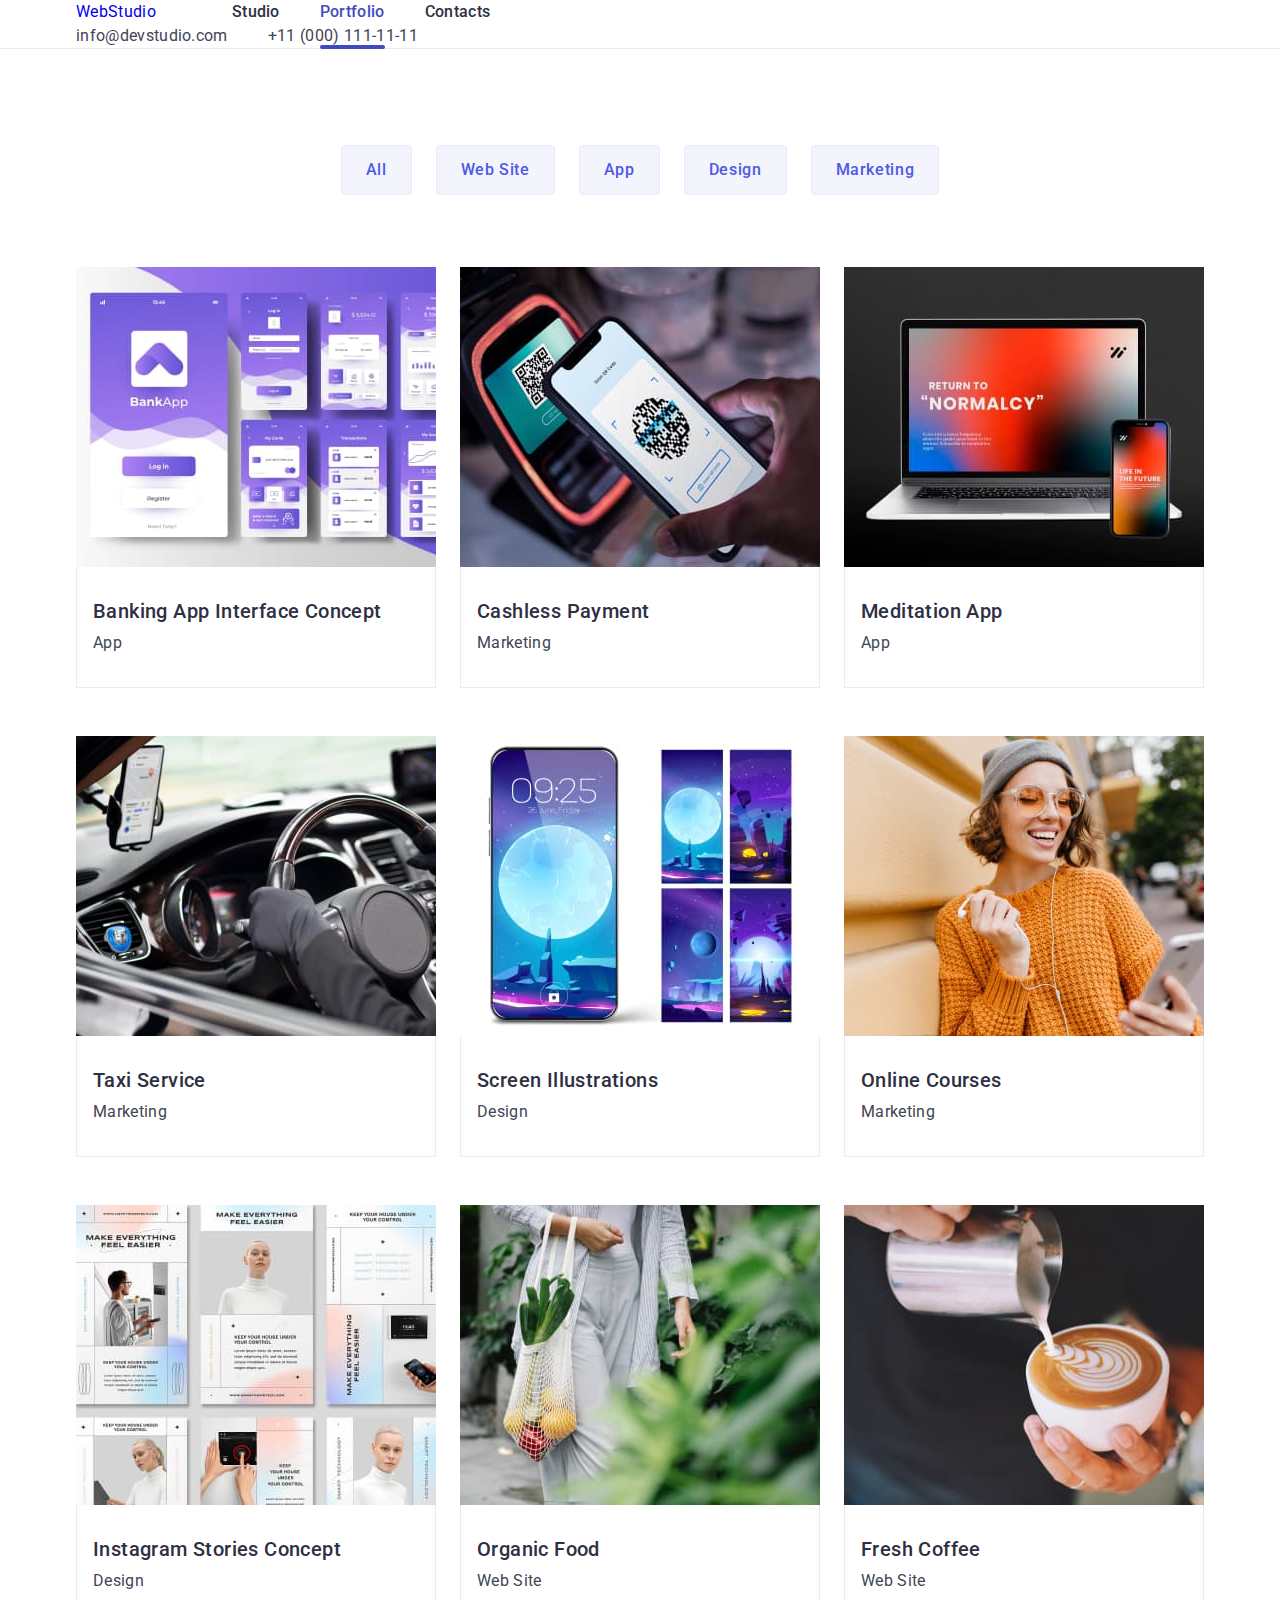
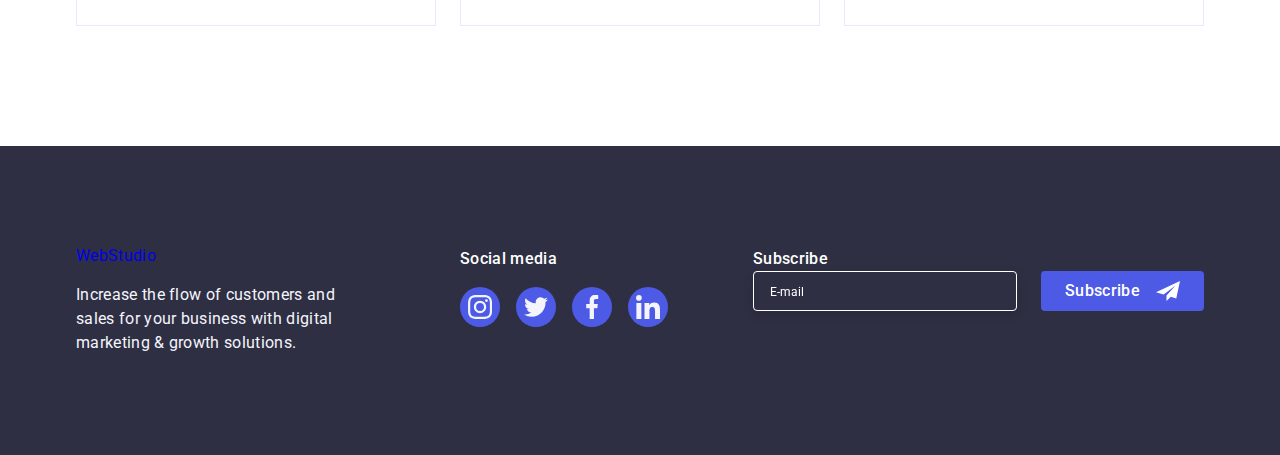
==== portfolio.html @ 22ffd3ab "Initial commit" ====
<!DOCTYPE html>
<html lang="en">
<head>
    <meta charset="UTF-8">
    <meta http-equiv="X-UA-Compatible" content="IE=edge">
    <meta name="viewport" content="width=device-width, initial-scale=1.0">
    <title>DWebStudio</title>
    <link rel="preconnect" href="https://fonts.googleapis.com">
    <link rel="preconnect" href="https://fonts.gstatic.com" crossorigin>
    <link href="https://fonts.googleapis.com/css2?family=Raleway:wght@800&family=Roboto:wght@400;500;700;900&display=swap"
        rel="stylesheet">
    <link rel="stylesheet" href="https://cdn.jsdelivr.net/npm/modern-normalize@1.1.0/modern-normalize.min.css">
    <link rel="stylesheet" href="./css/styles.css">
</head>

<body>
    <!--Шапка-->
    <header class="header">
        <div class="container">
            <nav class="menu">
                <a class="logo link" href="./index.html">Web<span class="logo-dark">Studio</span></a>
                <ul class="menu-list list">
                    <li class="item"><a class="menu-item link" href="./index.html">Studio</a></li>
                    <li class="item"><a class="menu-item link current" href="./portfolio.html">Portfolio</a></li>
                    <li class="item"><a class="menu-item link" href="">Contacts</a></li>
                </ul>
            </nav>
            <address class="contact">
                <ul class="contact-list list">
                    <li class="item"><a class="contact-item link" href="mailto:info@devstudio.com">info@devstudio.com</a>
                    </li>
                    <li class="item"><a class="contact-item link" href="tel:+110001111111">+11 (000) 111-11-11</a></li>
                </ul>
            </address>
        </div>
    </header>

    <!--Основна частина-->
    <main>
        <section class="portfolio">
            <div class="container">
            <h1 hidden>Portfolio</h1>

            <ul class="button-filter list">
                <li class="button-item">
                    <button class="button" type="button">All</button>
                </li>
                <li class="button-item">
                    <button class="button" type="button">Web Site</button>
                </li>
                <li class="button-item">
                    <button class="button" type="button">App</button>
                </li>
                <li class="button-item">
                    <button class="button" type="button">Design</button>
                </li>
                <li class="button-item">
                    <button class="button" type="button">Marketing</button>
                </li>
            </ul>

            <ul class="examples-list list">
                <li class="examples-item">
                    <a class="example link" href="">
                        <div class="example-thumb">
                            <img class="img" src="./images/portfolio/img1.jpg" alt="Banking App" width="360">
                            <p class="example-cover-text">14 Stylish and User-Friendly App Design Concepts · Task Manager App · Calorie Tracker App · Exotic Fruit Ecommerce App ·
                            Cloud Storage App</p>
                        </div>
                        <div class="text">
                            <h2 class="example-title subtitle">Banking App Interface Concept</h2>
                            <p class="description">App</p>
                        </div>
                    </a>
                </li>
                <li class="examples-item">
                    <a class="example link" href="">
                        <div class="example-thumb">
                            <img class="img" src="./images/portfolio/img2.jpg" alt="Cashless Payment" width="360">
                        <p class="example-cover-text">14 Stylish and User-Friendly App Design Concepts · Task Manager App · Calorie Tracker App · Exotic Fruit Ecommerce App ·
                            Cloud Storage App</p>
                        </div>
                            <div class="text">
                        <h2 class="example-title subtitle">Cashless Payment</h2>
                        <p class="description">Marketing</p>
                        </div>
                    </a>
                </li>
                <li class="examples-item">
                    <a class="example link" href="">
                        <div class="example-thumb">
                            <img class="img" class="img" src="./images/portfolio/img3.jpg" alt="Meditation App" width="360">
                        <p class="example-cover-text">14 Stylish and User-Friendly App Design Concepts · Task Manager App · Calorie Tracker App · Exotic Fruit Ecommerce App ·
                            Cloud Storage App</p>
                        </div>
                            <div class="text">
                        <h2 class="example-title subtitle">Meditation App</h2>
                        <p class="description">App</p>
                        </div>
                    </a>
                </li>
                <li class="examples-item">
                    <a class="example link" href="">
                        <div class="example-thumb">
                            <img class="img" class="img" src="./images/portfolio/img4.jpg" alt="Taxi Service" width="360">
                        <p class="example-cover-text">14 Stylish and User-Friendly App Design Concepts · Task Manager App · Calorie Tracker App · Exotic Fruit Ecommerce App ·
                            Cloud Storage App</p>
                        </div>
                            <div class="text">
                        <h2 class="example-title subtitle">Taxi Service</h2>
                        <p class="description">Marketing</p>
                        </div>
                    </a>
                </li>
                <li class="examples-item">
                    <a class="example link" href="">
                        <div class="example-thumb">
                            <img class="img" class="img" src="./images/portfolio/img5.jpg" alt="Screen Illustrations" width="360">
                        <p class="example-cover-text">14 Stylish and User-Friendly App Design Concepts · Task Manager App · Calorie Tracker App · Exotic Fruit Ecommerce App ·
                            Cloud Storage App</p>
                        </div>
                            <div class="text">
                        <h2 class="example-title subtitle">Screen Illustrations</h2>
                        <p class="description">Design</p>
                        </div>
                    </a>
                </li>
                <li class="examples-item">
                    <a class="example link" href="">
                        <div class="example-thumb">
                            <img class="img" class="img" src="./images/portfolio/img6.jpg" alt="Online Courses" width="360">
                        <p class="example-cover-text">14 Stylish and User-Friendly App Design Concepts · Task Manager App · Calorie Tracker App · Exotic Fruit Ecommerce App ·
                            Cloud Storage App</p>
                        </div>
                            <div class="text">
                        <h2 class="example-title subtitle">Online Courses</h2>
                        <p class="description">Marketing</p>
                        </div>
                    </a>
                </li>
                <li class="examples-item">
                    <a class="example link" href="">
                        <div class="example-thumb">
                            <img class="img" src="./images/portfolio/img7.jpg" alt="Instagram Stories" width="360">
                        <p class="example-cover-text">14 Stylish and User-Friendly App Design Concepts · Task Manager App · Calorie Tracker App · Exotic Fruit Ecommerce App ·
                            Cloud Storage App</p>
                        </div>
                            <div class="text">
                        <h2 class="example-title subtitle">Instagram Stories Concept</h2>
                        <p class="description">Design</p>
                        </div>
                    </a>
                </li>
                <li class="examples-item">
                    <a class="example link" href="">
                        <div class="example-thumb">
                            <img class="img" class="img" class="img" src="./images/portfolio/img8.jpg" alt="Organic Food" width="360">
                        <p class="example-cover-text">14 Stylish and User-Friendly App Design Concepts · Task Manager App · Calorie Tracker App · Exotic Fruit Ecommerce App ·
                            Cloud Storage App</p>
                        </div>
                            <div class="text">
                        <h2 class="example-title subtitle">Organic Food</h2>
                        <p class="description">Web Site</p>
                        </div>
                    </a>
                </li>
                <li class="examples-item">
                    <a class="example link" href="">
                        <div class="example-thumb">
                            <img class="img" class="img" class="img" src="./images/portfolio/img9.jpg" alt="Coffee" width="360">
                        <p class="example-cover-text">14 Stylish and User-Friendly App Design Concepts · Task Manager App · Calorie Tracker App · Exotic Fruit Ecommerce App ·
                            Cloud Storage App</p>
                        </div>
                            <div class="text">
                        <h2 class="example-title subtitle">Fresh Coffee</h2>
                        <p class="description">Web Site</p>
                        </div>
                    </a>
                </li>

            </ul>
            </div>
        </section>
    </main>
    
    <footer class="footer">
        <div class="container">
            <div class="footer-content">
                <a class="logo link" href="./index.html">Web<span class="logo-white">Studio</span></a>
                <p class="slogan">
                    Increase the flow of customers and sales for your business with digital marketing & growth solutions.
                </p>
            </div>
    
            <div class="footer-social">
                <p class="text-footer social-title">Social media</p>
                <ul class="social-list-footer list">
                    <li class="social-list-item">
                        <a href="" class="social-list-link">
                            <svg class="social-list-icon" width="24px" height="24px">
                                <use href="./images/icons.svg#instagram"></use>
                            </svg>
                        </a>
                    </li>
                    <li class="social-list-item">
                        <a href="" class="social-list-link">
                            <svg class="social-list-icon" width="24px" height="24px">
                                <use href="./images/icons.svg#twitter"></use>
                            </svg>
                        </a>
                    </li>
                    <li class="social-list-item">
                        <a href="" class="social-list-link">
                            <svg class="social-list-icon" width="24px" height="24px">
                                <use href="./images/icons.svg#facebook"></use>
                            </svg>
                        </a>
                    </li>
                    <li class="social-list-item">
                        <a href="" class="social-list-link">
                            <svg class="social-list-icon" width="24px" height="24px">
                                <use href="./images/icons.svg#linkedin"></use>
                            </svg>
                        </a>
                    </li>
                </ul>
    
            </div>

                        <form class="subscribe-form">
                            <label for="subscribe-mail" class="text-footer">Subscribe</label>
                            <div class="subscribe-wrap">
                                <input type="mail" name="mail-for-subscrining" id="subscribe-mail" placeholder="E-mail">
                                <button type="submit" class="subscribe-button text-footer">Subscribe
                                    <svg width="24px" height="24px">
                                        <use href="./images/icons.svg#icon-subscribe"></use>
                                    </svg>
                                </button>
                            </div>
                        </form>


        </div>
    </footer>
    
</body>
</html>
---- css/styles.css ----
/*color of header #2E2F42 */
/*color of text #434455 */
/*colot of accent #4D5AE5 */

:root {
    --dark: #2E2F42;
    --text: #434455;
    --primary-brand: #4D5AE5;
    --basik-white: #ffffff;
    --pressed-state: #404BBF;
    --light: #F4F4FD;
    --cubic: cubic-bezier(0.4, 0, 0.2, 1);
    --transition-basic: color 250ms var(--cubic);

}


body { 
    color: var(--text);
    background-color: var(--basik-white);
    font-family: Roboto, sans-serif;
    letter-spacing: 0.02em;
    font-size: 16px;
}

h1, h2, h3, h4, h5 {
margin-top: 0;
margin-bottom: 0;
}

ul {
    margin: 0;
    padding-left: 0;
}

p {
    margin-top: 0;
    margin-bottom: 0;
}

button {
    cursor: pointer;
}

textarea {
    resize: none;
}

/* ЗАГАЛЬНІ */

.list {
    list-style: none;
}

.link {
text-decoration-line: none;
}

.subtitle {
        color: var(--dark);
        font-weight: 500;
        font-size: 20px;
        line-height: 1.2;
        letter-spacing: 0.02em;
    }

.container {
    width: 1158px;
    margin-left: auto;
    margin-right: auto;
    padding-left: 15px;
    padding-right: 15px;
}

.img {
    display: block;
}

.visually-hidden {
    position: absolute;
    width: 1px;
    height: 1px;
    margin: -1px; 
    padding: 0;
    overflow: hidden;
    border: 0;
    clip: rect(0 0 0 0);
}
    

/* ЛОГО */

header {
    border-bottom: 1px solid #E7E9FC;
}
/*
.logo {
    font-family: 'Raleway', sans-serif;
    font-weight: 800;
    font-size: 18px;
    line-height: 1.17;
    letter-spacing: 0.03em;
    text-transform: uppercase;
    color: var(--primary-brand);
}


.logo-white {
    color: var(--light);
}

.logo-dark {
    color: var(--dark);
}

.header {
    padding-top: 24px;
    padding-bottom: 24px;
}


.header-container {
    display: flex;
    align-items: center;
}
*/
.menu {
    display: flex;
    align-items: center;
}

.menu-list {
    display: flex;
    margin-left: 76px;

    font-weight: 500;
    line-height: 1.5;
    text-decoration-line: none;
}

.menu-list .item:not(:last-child) {
    margin-right: 40px;
}


.menu-item {
    position: relative;
    padding-top: 24px;
    padding-bottom: 24px;
    color: var(--dark);
    transition: color 250ms var(--cubic);
}

.current {
    color: var(--pressed-state);
}

.current::after {
    content: " ";
    position: absolute;
    left: 0;
    bottom: 0;

    width: 100%;
    height: 4px;
    background-color: var(--pressed-state);
    border-radius: 2px;

    transform: translateY(4px);
}

.menu-item:hover,
.menu-item:focus,
.menu-item:active {
    color: var(--pressed-state);
}

.contact {
    font-style: normal;
    margin-left: auto;
}

.contact-list {
    display: flex;

}

.contact-list .item:not(:last-child) {
    margin-right: 40px;
}

.contact-item {
    color: inherit;
    line-height: 1.5;
    transition: color 250ms var(--cubic);
}

.contact-item:hover,
.contact-item:focus,
.contact-item:active {
    color: var(--pressed-state);
}

.hero {
    background: var(--dark);
    text-align: center;
    padding-top: 188px;
    padding-bottom: 188px;
    max-width: 1440px;
    height: 600px;
    margin-left: auto;
    margin-right: auto;

    background-image: 
    linear-gradient(to top, rgba(46, 47, 66, 0.7), rgba(46, 47, 66, 0.7)),
    url(../images/people-office.jpg);

    background-repeat: no-repeat;
    background-size: cover;

}

.hero-title {
    color: var(--basik-white);
    font-weight: 700;
    font-size: 56px;
    line-height: 1.07;
    letter-spacing: 0.02em;
    margin-left: auto;
    margin-right: auto;
    width: 496px;
}


.advantages {
    padding-top: 120px;
    padding-bottom: 120px;
}

.advantades-list {
    display: flex;
}

.advantages-item {
    width: calc((100% - 72px) / 4);
}

.advantages-icon {
    display: flex;
    height: 112px;
    background-color: var(--light);
    justify-content: center;
    align-items: center;
    margin-bottom: 8px;
}

.advantages-icon-img {
    width: 64px;
    height: 64px;
}



.advantages-item:not(:last-child) {
    margin-right: 24px;
}


.section-title {
    font-weight: 500;
    font-size: 20px;
    line-height: 1.2;
    letter-spacing: 0.02em;
}

.description {
margin-top: 8px;

    line-height: 1.5;
    color: var(--text);
}

.team {
    background: var(--light);
}

.servis {
    padding-bottom: 120px;
}

.servis-list {
    display: flex;
    margin-top: 72px;
}

.servis-title,
.team-title,
.customers-title {
    font-size: 36px;
    line-height: 1.11;
    letter-spacing: 0.02em;
    color: var(--dark);
    text-align: center;
    text-transform: capitalize;
}

.servis-item:not(:last-child) {
    margin-right: 24px;
}

.team {
    padding-top: 120px;
    padding-bottom: 120px;
}

.team-list {
    display: flex;
    margin-top: 72px;
}


.team-member {
    background: var(--basik-white);
    text-align: center;
    box-shadow: 0px 1px 6px rgba(46, 47, 66, 0.08), 0px 1px 1px rgba(46, 47, 66, 0.16), 0px 2px 1px rgba(46, 47, 66, 0.08);
}

.team-member:not(:last-child) {
    margin-right: 24px;
}


.social-list {
    display: flex;
    justify-content: center;
    gap: 24px;

}

.social-list-item {
    width: 40px;
    height: 40px;
}


.social-list-link {
    display: flex;
    justify-content: center;
    align-items: center;
    width: 100%;
    height: 100%;
    border-radius: 50%;
    background-color: var(--primary-brand);
    color: var(--light);
    transition: background-color 250ms var(--cubic);
}

.social-list-link:hover,
.social-list-link:focus {
    background-color: var(--pressed-state);
}

.social-list-icon {
    fill: currentColor;
}


.team-wrap>.description {
    margin-bottom: 8px;
}


.team-wrap {
    padding-top: 32px;
    padding-bottom: 32px;
}


.customers {
    padding-top: 120px;
    padding-bottom: 120px;
}

.customers-list {
    display: flex;
    gap: 24px;
    justify-content: center;
    margin-top: 72px;
}

.customers-item{
    width: calc((100% - 5 * 24px) / 6);
}


.customers-link {
    display: flex;
    width: 100%;
    height: 88px;
    justify-content: center;
    align-items: center;
    color: #8E8F99;
    border: 1px solid #8E8F99;
    border-radius: 4px;

    transition: border 250ms var(--cubic), color 250ms var(--cubic);
}

.customers-icon {
    width: 104px;
    height: 56px;
    fill: currentColor;
}

.customers-link:hover,
.customers-link:focus {
    border: 1px solid #404BBF;
    color: var(--pressed-state);
}


.footer {
    background: var(--dark);
    padding-top: 101px;
    padding-bottom: 100px;

}

.footer>.container {
    display: flex;
}

.footer-content {
    width: 264px;
    margin-right: 120px;
}

.slogan {
    margin-top: 18px;
    color: var(--light);
    line-height: 1.5;
}


.text-footer {
        color: var(--basik-white);
        font-weight: 500;
        letter-spacing: 0.02em;
        line-height: 1.5;
}

.social-title {
    margin-bottom: 16px;
}

.social-list-footer {
    display: flex;
    gap: 16px;
}

.social-list-footer .social-list-link:hover {
    background-color: #31D0AA;
}

.subscribe-form {
    margin-left: auto;
    
}

.subscribe-form>p {
    margin-bottom: 16px;
}

.subscribe-wrap {
    display: flex;

}


.subscribe-wrap>input {
    margin-right: 24px;
    padding: 8px 16px;
    width: 264px;
    border: 1px solid #FFFFFF;
    filter: drop-shadow(0px 4px 4px rgba(0, 0, 0, 0.15));
    border-radius: 4px;
    background-color: var(--dark);
    color: var(--basik-white);
    transition: border-color 250ms var(--cubic);
}

.subscribe-wrap>input::placeholder {
    font-size: 12px;
    line-height: 2;
    color: var(--basik-white);
}

.subscribe-wrap>input:focus {
    border-color: var(--primary-brand);
    outline: none;
}

.subscribe-button {
    display: flex;
    text-align: center;
    padding: 8px 24px;
    background: var(--primary-brand);
    border-radius: 4px;
    border: none;
    transition: background-color 250ms var(--cubic);
}


.subscribe-button>svg {
    margin-left: 16px;
}

.subscribe-button:hover,
.subscribe-button:focus {
    background-color: #31D0AA;
}



/*СТОРІНКА ПОРТФОЛІО*/

.portfolio {
   padding-top: 96px;
   padding-bottom: 120px; 
}

.button-filter {
    display: flex;
    justify-content: center;
    
}

.button-filter .button-item:not(:last-child){
    margin-right: 24px;
}

.examples-item {
    display: block;

}

.examples-list {
    display: flex;
    flex-wrap: wrap;
    margin-top: 72px;
    row-gap: 48px;
    column-gap: 24px;
    flex-basis: calc((100%-48px)/3);
}

.example {
    display: block;
    position: relative;
    transition: box-shadow 250ms var(--cubic);
}

.example .text {
    padding-left: 16px;
    padding-top: 32px;
    padding-bottom: 32px;
    border: 1px solid #E7E9FC;
    border-top: none;
}

.example-thumb {
    position: relative;
    overflow: hidden;
}

.example-cover-text {
    position: absolute;
    top: 0;
    height: 100%;
    padding: 40px 32px;
    

    color: var(--light);
    background-color: var(--primary-brand);
    line-height: 1.5;
    letter-spacing: 0.02em;

    transform: translateY(100%);
    transition: transform 250ms var(--cubic);

}


.example:hover,
.example:focus {
    box-shadow: 0px 1px 6px rgba(46, 47, 66, 0.08), 0px 1px 1px rgba(46, 47, 66, 0.16), 0px 2px 1px rgba(46, 47, 66, 0.08);
}

.example:hover .example-cover-text,
.example:focus .example-cover-text {
    transform: translateY(0);
}


/* КНОПКИ */
.hero-button,
.modal-send-button {
    line-height: 1.5;
    letter-spacing: 0.04em;
    font-size: 16px;
    font-weight: 500;
    font-family: Roboto, sans-serif;
    color: var(--basik-white);
    background: var(--primary-brand);
    padding: 16px 32px;
    border: none;
    box-shadow: 0px 4px 4px rgba(0, 0, 0, 0.15);
    border-radius: 4px;
    margin-top: 48px;
    transition: background 250ms var(--cubic);
}

.hero-button:hover,
.hero-button:focus,
.modal-send-button:hover,
.modal-send-button:focus {
    background: var(--pressed-state);
}

.button {
    font-family: Roboto, sans-serif;
    color: var(--primary-brand);
    background: var(--light);
    font-size: 16px;
    font-weight: 500;
    line-height: 1.5;
    letter-spacing: 0.04em;
    padding: 12px 24px;
    border: 1px solid #E7E9FC;
    border-radius: 4px;
    transition: color 250ms var(--cubic), background 250ms var(--cubic), box-shadow 250ms var(--cubic), border-color 250ms var(--cubic);

}

.button:hover,
.button:focus {
    color: var(--basik-white);
    background: var(--pressed-state);
    box-shadow: 0px 3px 1px rgba(0, 0, 0, 0.1), 0px 2px 1px rgba(0, 0, 0, 0.08), 0px 2px 2px rgba(0, 0, 0, 0.12);
    border-color: var(--pressed-state);
}



/*-------------------MODAL------------------*/

.backdrop {
    position: fixed;
    top: 0;
    left: 0;
    width: 100%;
    height: 100%;
    z-index: 100;

    background: rgba(46, 47, 66, 0.4);

    transition: opacity 300ms var(--cubic);
}

.backdrop.is-hidden {
    opacity: 0;
    visibility: inherit;
    pointer-events: none;
}

.backdrop.is-hidden .modal {
    transform: translate(-50%, -50%) scale(0.7);
}

.modal {
    position: absolute;
    top: 50%;
    left: 50%;
    transform: translate(-50%, -50%) scale(1);
    width: 408px;
    padding: 72px 24px 24px 24px;
    background: #FCFCFC;
    box-shadow: 0px 1px 1px rgba(0, 0, 0, 0.14), 0px 1px 3px rgba(0, 0, 0, 0.12), 0px 2px 1px rgba(0, 0, 0, 0.2);
    border-radius: 4px;
    
    transition: transform 300ms var(--cubic);
}

.modal-close-btn {
    position: absolute;
    top: 24px;
    right: 24px;
    display: flex;
    justify-content: center;
    align-items: center;
    padding: 0;
    background: #E7E9FC;
    border: 1px solid rgba(0, 0, 0, 0.1);
    border-radius: 50%;
    width: 24px;
    height: 24px;
    transition: background-color 250ms var(--cubic);
}

.modal-close-btn-icon {
    fill: var(--dark);
    transition: fill 250ms var(--cubic);
}

.modal-close-btn:hover,
.modal-close-btn:focus {
    background-color: var(--pressed-state);
}

.modal-close-btn:hover .modal-close-btn-icon,
.modal-close-btn:focus .modal-close-btn-icon {
    fill: var(--basik-white);
}


.form-text-action {
    font-weight: 500;
    letter-spacing: 0.02em;
    line-height: 1.5;
    text-align: center;
    margin-bottom: 16px;
}


.form-list {
    margin-top: 16px;
}

.form-item {
    display: flex;
    flex-direction: column;
}

.form-item:not(:first-child) {
    margin-top: 8px;
}

.modal-text {
    color: #8E8F99;
    font-size: 12px;
    line-height: 1.17;
    letter-spacing: 0.04em;
}

.form-item label {
    margin-bottom: 4px;
}

.form-item textarea {
    color: var(--text);
}

.form-input input {
    padding-left: 38px;
    padding-top: 11px;
    padding-bottom: 11px;
    width: 100%;
    border: 1px solid rgba(46, 47, 66, 0.4);
    border-radius: 4px;
    transition: border-color 250ms var(--cubic);
}

.form-input {
    position: relative;
    margin-top: 4px;
}

.form-item-icon {
    position: absolute;
    top: 50%;
    left: 16px;
    transform: translateY(-50%);

    fill: var(--dark);
    transition: fill 250ms var(--cubic);
}


.form-input>input:focus,
.form-item>textarea:focus {
    border-color: var(--primary-brand);
    outline: none;
}

.form-input>input:focus + .form-item-icon {
    fill: var(--primary-brand);
}

.form-item>textarea {
    border: 1px solid rgba(46, 47, 66, 0.4);
    border-radius: 4px;
    padding: 6px 16px;
    transition: border-color 250ms var(--cubic);
}

.form-item>textarea::placeholder {
    color: rgba(46, 47, 66, 0.4);
    font-size: 12px;
    line-height: 1.17;
    letter-spacing: 0.04em;
}

.privat-policy {
    display: flex;
    align-items: baseline;
    margin-top: 16px;
}

.privat-policy a {
    color: var(--primary-brand);
}

.policy-point {
    display: flex;
    align-items: center;
}

.policy-point::before {
    display: inline-block;
    content:" " ;
    width: 16px;
    height: 16px;
    margin-right: 8px;
    border: 1px solid rgba(46, 47, 66, 0.4);
    border-radius: 2px;
    cursor: pointer;
    transition: background-color 250ms var(--cubic);
}


.privat-policy-checked:checked + .policy-point::before {
    background-color: var(--pressed-state);
    background-image: url(../images/checkbox.svg);
    background-size: contain;
    border: none;
    border-radius: 2px;

}

.privat-policy-checked:focus + .policy-point::before {
    border: 1px solid var(--pressed-state);
}

.modal-send-button {
    display: block;
    margin-right: auto;
    margin-left: auto;
    margin-top: 24px;
    width: 169px;
}
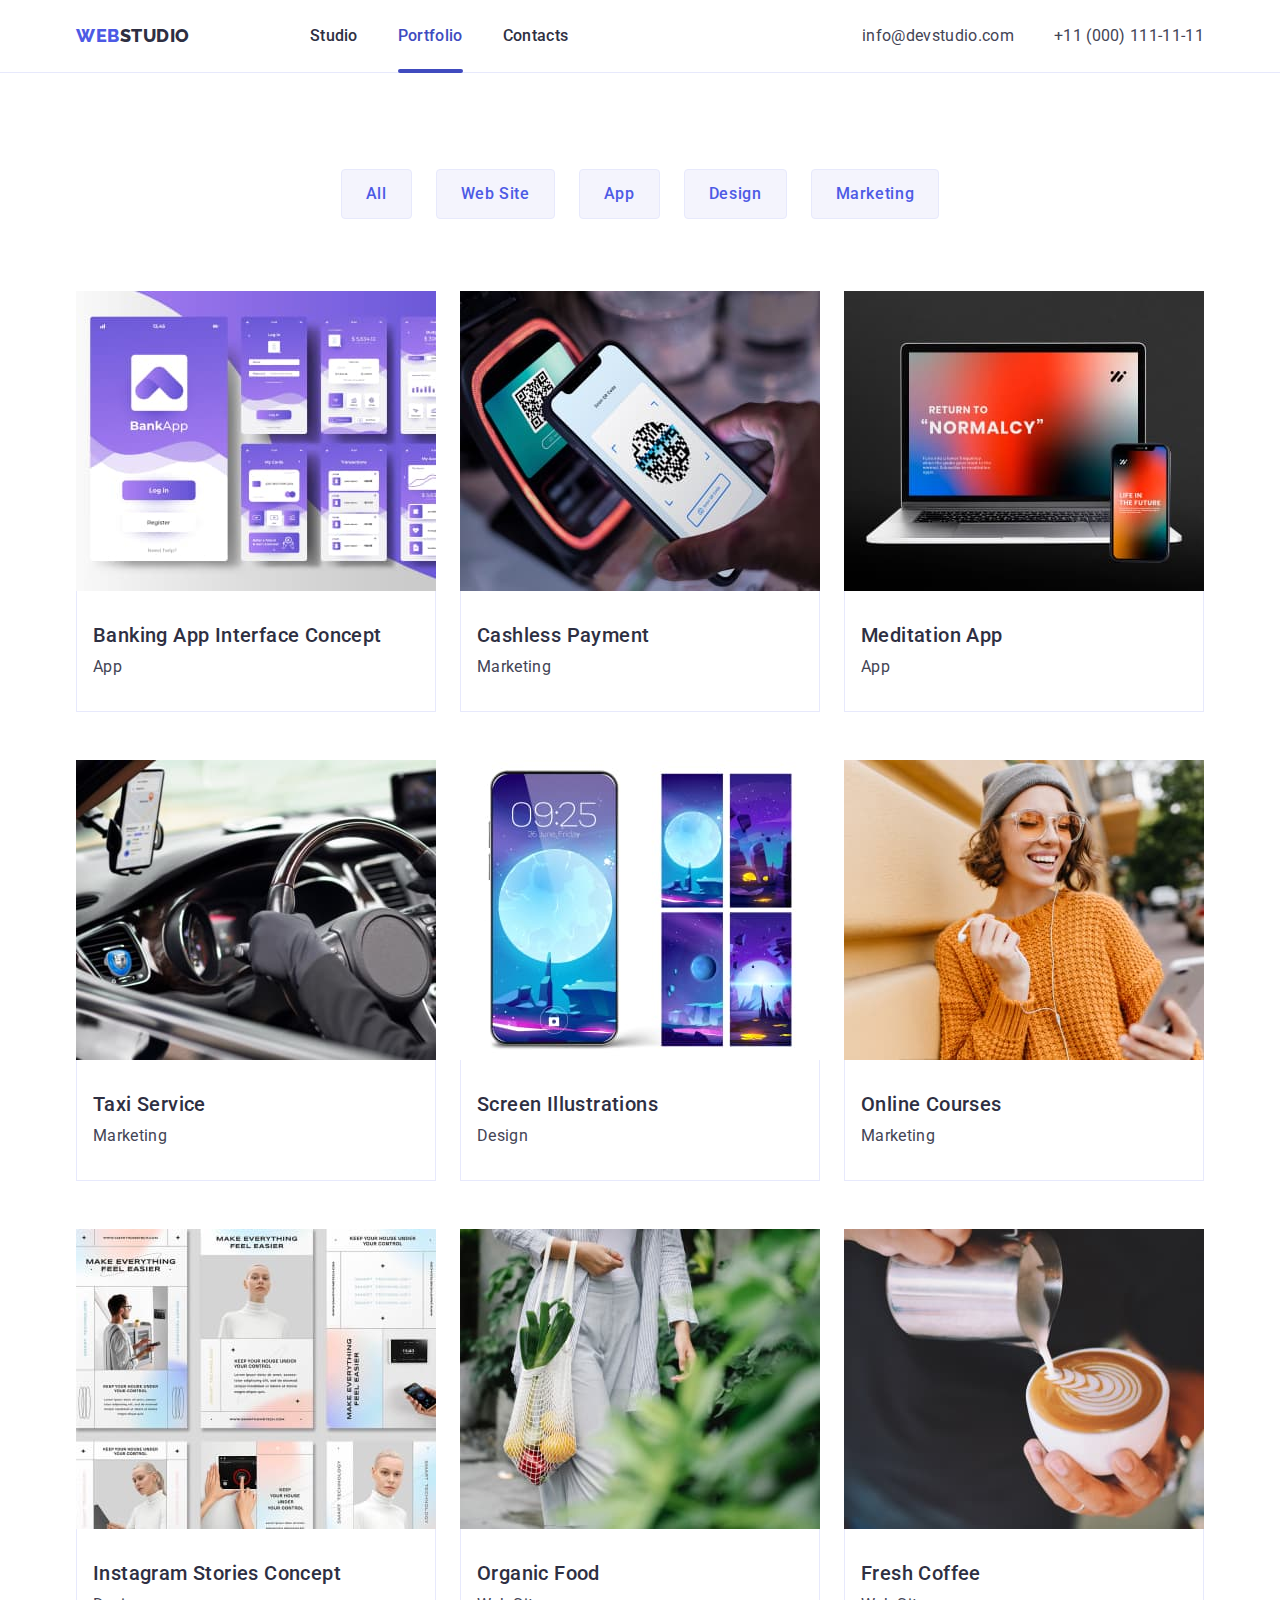
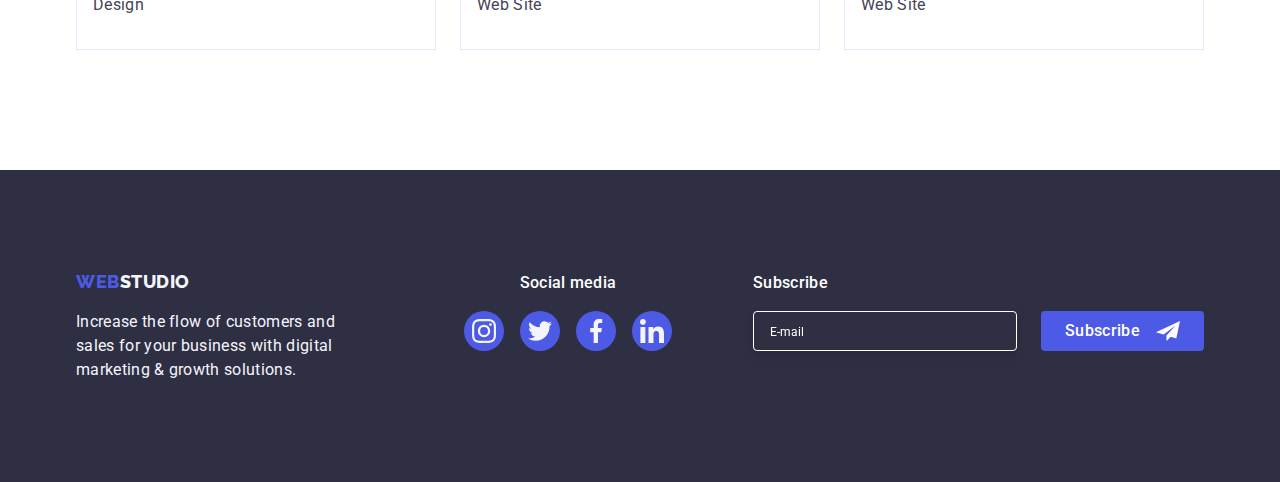
==== commit 8c72f282: "Після ментнора" ====
--- a/portfolio.html
+++ b/portfolio.html
@@ -10,13 +10,13 @@
     <link href="https://fonts.googleapis.com/css2?family=Raleway:wght@800&family=Roboto:wght@400;500;700;900&display=swap"
         rel="stylesheet">
     <link rel="stylesheet" href="https://cdn.jsdelivr.net/npm/modern-normalize@1.1.0/modern-normalize.min.css">
-    <link rel="stylesheet" href="./css/styles.css">
+    <link rel="stylesheet" href="./css/styles-adaptiv.css">
 </head>
 
 <body>
     <!--Шапка-->
     <header class="header">
-        <div class="container">
+        <div class="container header-container">
             <nav class="menu">
                 <a class="logo link" href="./index.html">Web<span class="logo-dark">Studio</span></a>
                 <ul class="menu-list list">
@@ -32,169 +32,35 @@
                     <li class="item"><a class="contact-item link" href="tel:+110001111111">+11 (000) 111-11-11</a></li>
                 </ul>
             </address>
+            <button type="button" class="mobile-menu-open js-open-menu">
+                <svg class="mobile-menu-open-icon" width="32px" height="22px">
+                    <use href="./images/icons.svg#menu-hamburger"></use>
+                </svg>
+            </button>
         </div>
-    </header>
-
-    <!--Основна частина-->
-    <main>
-        <section class="portfolio">
-            <div class="container">
-            <h1 hidden>Portfolio</h1>
-
-            <ul class="button-filter list">
-                <li class="button-item">
-                    <button class="button" type="button">All</button>
-                </li>
-                <li class="button-item">
-                    <button class="button" type="button">Web Site</button>
-                </li>
-                <li class="button-item">
-                    <button class="button" type="button">App</button>
-                </li>
-                <li class="button-item">
-                    <button class="button" type="button">Design</button>
-                </li>
-                <li class="button-item">
-                    <button class="button" type="button">Marketing</button>
-                </li>
-            </ul>
-
-            <ul class="examples-list list">
-                <li class="examples-item">
-                    <a class="example link" href="">
-                        <div class="example-thumb">
-                            <img class="img" src="./images/portfolio/img1.jpg" alt="Banking App" width="360">
-                            <p class="example-cover-text">14 Stylish and User-Friendly App Design Concepts · Task Manager App · Calorie Tracker App · Exotic Fruit Ecommerce App ·
-                            Cloud Storage App</p>
-                        </div>
-                        <div class="text">
-                            <h2 class="example-title subtitle">Banking App Interface Concept</h2>
-                            <p class="description">App</p>
-                        </div>
-                    </a>
-                </li>
-                <li class="examples-item">
-                    <a class="example link" href="">
-                        <div class="example-thumb">
-                            <img class="img" src="./images/portfolio/img2.jpg" alt="Cashless Payment" width="360">
-                        <p class="example-cover-text">14 Stylish and User-Friendly App Design Concepts · Task Manager App · Calorie Tracker App · Exotic Fruit Ecommerce App ·
-                            Cloud Storage App</p>
-                        </div>
-                            <div class="text">
-                        <h2 class="example-title subtitle">Cashless Payment</h2>
-                        <p class="description">Marketing</p>
-                        </div>
-                    </a>
-                </li>
-                <li class="examples-item">
-                    <a class="example link" href="">
-                        <div class="example-thumb">
-                            <img class="img" class="img" src="./images/portfolio/img3.jpg" alt="Meditation App" width="360">
-                        <p class="example-cover-text">14 Stylish and User-Friendly App Design Concepts · Task Manager App · Calorie Tracker App · Exotic Fruit Ecommerce App ·
-                            Cloud Storage App</p>
-                        </div>
-                            <div class="text">
-                        <h2 class="example-title subtitle">Meditation App</h2>
-                        <p class="description">App</p>
-                        </div>
-                    </a>
-                </li>
-                <li class="examples-item">
-                    <a class="example link" href="">
-                        <div class="example-thumb">
-                            <img class="img" class="img" src="./images/portfolio/img4.jpg" alt="Taxi Service" width="360">
-                        <p class="example-cover-text">14 Stylish and User-Friendly App Design Concepts · Task Manager App · Calorie Tracker App · Exotic Fruit Ecommerce App ·
-                            Cloud Storage App</p>
-                        </div>
-                            <div class="text">
-                        <h2 class="example-title subtitle">Taxi Service</h2>
-                        <p class="description">Marketing</p>
-                        </div>
-                    </a>
-                </li>
-                <li class="examples-item">
-                    <a class="example link" href="">
-                        <div class="example-thumb">
-                            <img class="img" class="img" src="./images/portfolio/img5.jpg" alt="Screen Illustrations" width="360">
-                        <p class="example-cover-text">14 Stylish and User-Friendly App Design Concepts · Task Manager App · Calorie Tracker App · Exotic Fruit Ecommerce App ·
-                            Cloud Storage App</p>
-                        </div>
-                            <div class="text">
-                        <h2 class="example-title subtitle">Screen Illustrations</h2>
-                        <p class="description">Design</p>
-                        </div>
-                    </a>
-                </li>
-                <li class="examples-item">
-                    <a class="example link" href="">
-                        <div class="example-thumb">
-                            <img class="img" class="img" src="./images/portfolio/img6.jpg" alt="Online Courses" width="360">
-                        <p class="example-cover-text">14 Stylish and User-Friendly App Design Concepts · Task Manager App · Calorie Tracker App · Exotic Fruit Ecommerce App ·
-                            Cloud Storage App</p>
-                        </div>
-                            <div class="text">
-                        <h2 class="example-title subtitle">Online Courses</h2>
-                        <p class="description">Marketing</p>
-                        </div>
-                    </a>
-                </li>
-                <li class="examples-item">
-                    <a class="example link" href="">
-                        <div class="example-thumb">
-                            <img class="img" src="./images/portfolio/img7.jpg" alt="Instagram Stories" width="360">
-                        <p class="example-cover-text">14 Stylish and User-Friendly App Design Concepts · Task Manager App · Calorie Tracker App · Exotic Fruit Ecommerce App ·
-                            Cloud Storage App</p>
-                        </div>
-                            <div class="text">
-                        <h2 class="example-title subtitle">Instagram Stories Concept</h2>
-                        <p class="description">Design</p>
-                        </div>
-                    </a>
-                </li>
-                <li class="examples-item">
-                    <a class="example link" href="">
-                        <div class="example-thumb">
-                            <img class="img" class="img" class="img" src="./images/portfolio/img8.jpg" alt="Organic Food" width="360">
-                        <p class="example-cover-text">14 Stylish and User-Friendly App Design Concepts · Task Manager App · Calorie Tracker App · Exotic Fruit Ecommerce App ·
-                            Cloud Storage App</p>
-                        </div>
-                            <div class="text">
-                        <h2 class="example-title subtitle">Organic Food</h2>
-                        <p class="description">Web Site</p>
-                        </div>
-                    </a>
-                </li>
-                <li class="examples-item">
-                    <a class="example link" href="">
-                        <div class="example-thumb">
-                            <img class="img" class="img" class="img" src="./images/portfolio/img9.jpg" alt="Coffee" width="360">
-                        <p class="example-cover-text">14 Stylish and User-Friendly App Design Concepts · Task Manager App · Calorie Tracker App · Exotic Fruit Ecommerce App ·
-                            Cloud Storage App</p>
-                        </div>
-                            <div class="text">
-                        <h2 class="example-title subtitle">Fresh Coffee</h2>
-                        <p class="description">Web Site</p>
-                        </div>
-                    </a>
-                </li>
-
-            </ul>
+    
+        <div class="mobile-menu js-menu-container ">
+            <div>
+                <button class="mobile-menu-close-btn js-close-menu" type="button">
+                    <svg class="mobile-menu-close-icon" width="8px" height="8px">
+                        <use href="./images/icons.svg#close-modal"></use>
+                    </svg>
+                </button>
+                <ul class="mobile-menu-list">
+                    <li class="mobile-menu-item"><a class="mobile-menu-link">Studio</a></li>
+                    <li class="mobile-menu-item"><a class="mobile-menu-link current">Portfolio</a></li>
+                    <li class="mobile-menu-item"><a class="mobile-menu-link">Contacts</a></li>
+                </ul>
             </div>
-        </section>
-    </main>
-    
-    <footer class="footer">
-        <div class="container">
-            <div class="footer-content">
-                <a class="logo link" href="./index.html">Web<span class="logo-white">Studio</span></a>
-                <p class="slogan">
-                    Increase the flow of customers and sales for your business with digital marketing & growth solutions.
-                </p>
-            </div>
-    
-            <div class="footer-social">
-                <p class="text-footer social-title">Social media</p>
-                <ul class="social-list-footer list">
+    
+            <div>
+                <address class="mobile-contact">
+                    <ul class="mobile-contact-list">
+                        <li><a class="mobile-tel" href="">+11 (000) 111-11-11</a></li>
+                        <li><a class="mobile-mail" href="">info@devstudio.com</a></li>
+                    </ul>
+                </address>
+                <ul class="mobile-menu-social-list">
                     <li class="social-list-item">
                         <a href="" class="social-list-link">
                             <svg class="social-list-icon" width="24px" height="24px">
@@ -226,22 +92,219 @@
                 </ul>
     
             </div>
-
-                        <form class="subscribe-form">
-                            <label for="subscribe-mail" class="text-footer">Subscribe</label>
-                            <div class="subscribe-wrap">
-                                <input type="mail" name="mail-for-subscrining" id="subscribe-mail" placeholder="E-mail">
-                                <button type="submit" class="subscribe-button text-footer">Subscribe
-                                    <svg width="24px" height="24px">
-                                        <use href="./images/icons.svg#icon-subscribe"></use>
-                                    </svg>
-                                </button>
-                            </div>
-                        </form>
-
-
+    
+        </div>
+    </header>
+
+    <!--Основна частина-->
+    <main>
+        <section class="portfolio">
+            <div class="container">
+            <h1 hidden>Portfolio</h1>
+
+            <ul class="button-filter list">
+                <li class="button-item">
+                    <button class="button" type="button">All</button>
+                </li>
+                <li class="button-item">
+                    <button class="button" type="button">Web Site</button>
+                </li>
+                <li class="button-item">
+                    <button class="button" type="button">App</button>
+                </li>
+                <li class="button-item">
+                    <button class="button" type="button">Design</button>
+                </li>
+                <li class="button-item">
+                    <button class="button" type="button">Marketing</button>
+                </li>
+            </ul>
+
+            <ul class="examples-list list">
+                <li class="examples-item">
+                    <a class="example link" href="">
+                        <div class="example-thumb">
+                            <img class="img" src="./images/portfolio/img1.jpg" alt="Banking App" width="360">
+                            <p class="example-cover-text">14 Stylish and User-Friendly App Design Concepts · Task Manager App · Calorie Tracker App · Exotic Fruit Ecommerce App ·
+                            Cloud Storage App</p>
+                        </div>
+                        <div class="text">
+                            <h2 class="example-title subtitle">Banking App Interface Concept</h2>
+                            <p class="description">App</p>
+                        </div>
+                    </a>
+                </li>
+                <li class="examples-item">
+                    <a class="example link" href="">
+                        <div class="example-thumb">
+                            <img class="img" src="./images/portfolio/img2.jpg" alt="Cashless Payment" width="360">
+                        <p class="example-cover-text">14 Stylish and User-Friendly App Design Concepts · Task Manager App · Calorie Tracker App · Exotic Fruit Ecommerce App ·
+                            Cloud Storage App</p>
+                        </div>
+                            <div class="text">
+                        <h2 class="example-title subtitle">Cashless Payment</h2>
+                        <p class="description">Marketing</p>
+                        </div>
+                    </a>
+                </li>
+                <li class="examples-item">
+                    <a class="example link" href="">
+                        <div class="example-thumb">
+                            <img class="img" class="img" src="./images/portfolio/img3.jpg" alt="Meditation App" width="360">
+                        <p class="example-cover-text">14 Stylish and User-Friendly App Design Concepts · Task Manager App · Calorie Tracker App · Exotic Fruit Ecommerce App ·
+                            Cloud Storage App</p>
+                        </div>
+                            <div class="text">
+                        <h2 class="example-title subtitle">Meditation App</h2>
+                        <p class="description">App</p>
+                        </div>
+                    </a>
+                </li>
+                <li class="examples-item">
+                    <a class="example link" href="">
+                        <div class="example-thumb">
+                            <img class="img" class="img" src="./images/portfolio/img4.jpg" alt="Taxi Service" width="360">
+                        <p class="example-cover-text">14 Stylish and User-Friendly App Design Concepts · Task Manager App · Calorie Tracker App · Exotic Fruit Ecommerce App ·
+                            Cloud Storage App</p>
+                        </div>
+                            <div class="text">
+                        <h2 class="example-title subtitle">Taxi Service</h2>
+                        <p class="description">Marketing</p>
+                        </div>
+                    </a>
+                </li>
+                <li class="examples-item">
+                    <a class="example link" href="">
+                        <div class="example-thumb">
+                            <img class="img" class="img" src="./images/portfolio/img5.jpg" alt="Screen Illustrations" width="360">
+                        <p class="example-cover-text">14 Stylish and User-Friendly App Design Concepts · Task Manager App · Calorie Tracker App · Exotic Fruit Ecommerce App ·
+                            Cloud Storage App</p>
+                        </div>
+                            <div class="text">
+                        <h2 class="example-title subtitle">Screen Illustrations</h2>
+                        <p class="description">Design</p>
+                        </div>
+                    </a>
+                </li>
+                <li class="examples-item">
+                    <a class="example link" href="">
+                        <div class="example-thumb">
+                            <img class="img" class="img" src="./images/portfolio/img6.jpg" alt="Online Courses" width="360">
+                        <p class="example-cover-text">14 Stylish and User-Friendly App Design Concepts · Task Manager App · Calorie Tracker App · Exotic Fruit Ecommerce App ·
+                            Cloud Storage App</p>
+                        </div>
+                            <div class="text">
+                        <h2 class="example-title subtitle">Online Courses</h2>
+                        <p class="description">Marketing</p>
+                        </div>
+                    </a>
+                </li>
+                <li class="examples-item">
+                    <a class="example link" href="">
+                        <div class="example-thumb">
+                            <img class="img" src="./images/portfolio/img7.jpg" alt="Instagram Stories" width="360">
+                        <p class="example-cover-text">14 Stylish and User-Friendly App Design Concepts · Task Manager App · Calorie Tracker App · Exotic Fruit Ecommerce App ·
+                            Cloud Storage App</p>
+                        </div>
+                            <div class="text">
+                        <h2 class="example-title subtitle">Instagram Stories Concept</h2>
+                        <p class="description">Design</p>
+                        </div>
+                    </a>
+                </li>
+                <li class="examples-item">
+                    <a class="example link" href="">
+                        <div class="example-thumb">
+                            <img class="img" class="img" class="img" src="./images/portfolio/img8.jpg" alt="Organic Food" width="360">
+                        <p class="example-cover-text">14 Stylish and User-Friendly App Design Concepts · Task Manager App · Calorie Tracker App · Exotic Fruit Ecommerce App ·
+                            Cloud Storage App</p>
+                        </div>
+                            <div class="text">
+                        <h2 class="example-title subtitle">Organic Food</h2>
+                        <p class="description">Web Site</p>
+                        </div>
+                    </a>
+                </li>
+                <li class="examples-item">
+                    <a class="example link" href="">
+                        <div class="example-thumb">
+                            <img class="img" class="img" class="img" src="./images/portfolio/img9.jpg" alt="Coffee" width="360">
+                        <p class="example-cover-text">14 Stylish and User-Friendly App Design Concepts · Task Manager App · Calorie Tracker App · Exotic Fruit Ecommerce App ·
+                            Cloud Storage App</p>
+                        </div>
+                            <div class="text">
+                        <h2 class="example-title subtitle">Fresh Coffee</h2>
+                        <p class="description">Web Site</p>
+                        </div>
+                    </a>
+                </li>
+
+            </ul>
+            </div>
+        </section>
+    </main>
+    
+    <footer class="footer">
+        <div class="container">
+            <div class="footer-wrap-tablet">
+                <div class="footer-content">
+                    <a class="logo link" href="./index.html">Web<span class="logo-white">Studio</span></a>
+                    <p class="slogan">
+                        Increase the flow of customers and sales for your business with digital marketing & growth
+                        solutions.
+                    </p>
+                </div>
+    
+                <div class="footer-social">
+                    <p class="social-title text-footer">Social media</p>
+                    <ul class="social-list-footer list">
+                        <li class="social-list-item">
+                            <a href="" class="social-list-link">
+                                <svg class="social-list-icon" width="24px" height="24px">
+                                    <use href="./images/icons.svg#instagram"></use>
+                                </svg>
+                            </a>
+                        </li>
+                        <li class="social-list-item">
+                            <a href="" class="social-list-link">
+                                <svg class="social-list-icon" width="24px" height="24px">
+                                    <use href="./images/icons.svg#twitter"></use>
+                                </svg>
+                            </a>
+                        </li>
+                        <li class="social-list-item">
+                            <a href="" class="social-list-link">
+                                <svg class="social-list-icon" width="24px" height="24px">
+                                    <use href="./images/icons.svg#facebook"></use>
+                                </svg>
+                            </a>
+                        </li>
+                        <li class="social-list-item">
+                            <a href="" class="social-list-link">
+                                <svg class="social-list-icon" width="24px" height="24px">
+                                    <use href="./images/icons.svg#linkedin"></use>
+                                </svg>
+                            </a>
+                        </li>
+                    </ul>
+                </div>
+            </div>
+    
+            <form class="subscribe-form">
+                <p class="text-footer">Subscribe</p>
+                <div class="subscribe-wrap">
+                    <input type="mail" name="mail-for-subscrining" placeholder="E-mail">
+                    <button type="submit" class="subscribe-button text-footer">Subscribe
+                        <svg width="24px" height="24px">
+                            <use href="./images/icons.svg#icon-subscribe"></use>
+                        </svg>
+                    </button>
+                </div>
+            </form>
+    
         </div>
     </footer>
     
+    <script src="./js/mobile-menu.js"></script>
 </body>
 </html>--- a/css/styles-adaptiv.css
+++ b/css/styles-adaptiv.css
@@ -0,0 +1,1263 @@
+:root {
+    --dark: #2E2F42;
+    --text: #434455;
+    --primary-brand: #4D5AE5;
+    --basik-white: #ffffff;
+    --pressed-state: #404BBF;
+    --light: #F4F4FD;
+    --cubic: cubic-bezier(0.4, 0, 0.2, 1);
+    --bg-gradient: linear-gradient(to top, rgba(46, 47, 66, 0.7), rgba(46, 47, 66, 0.7))
+
+}
+
+
+
+
+body {
+    color: var(--text);
+    background-color: var(--basik-white);
+    font-family: Roboto, sans-serif;
+    letter-spacing: 0.02em;
+    font-size: 16px;
+}
+
+h1, h2, h3, h4, h5 {
+    margin-top: 0;
+    margin-bottom: 0;
+}
+
+ul {
+    margin: 0;
+    padding-left: 0;
+    list-style: none;
+}
+
+a {
+    text-decoration-line: none;
+    cursor: pointer;
+}
+
+p {
+    margin-top: 0;
+    margin-bottom: 0;
+}
+
+button {
+    cursor: pointer;
+}
+
+img {
+    display: block;
+    max-width: 100%;
+    height: auto;
+}
+
+textarea {
+    resize: none;
+}
+
+/*-----------------ЗАГАЛЬНІ КЛАСИ----------------*/
+.visually-hidden {
+    position: absolute;
+    width: 1px;
+    height: 1px;
+    margin: -1px;
+    padding: 0;
+    overflow: hidden;
+    border: 0;
+    clip: rect(0 0 0 0);
+}
+
+.container {
+    max-width: 428px;
+    margin-left: auto;
+    margin-right: auto;
+    padding-left: 15px;
+    padding-right: 15px;
+}
+
+/*-----------------ЗАГАЛЬНІ КЛАСИ----------------*/
+
+
+
+/*-----------------ХЕДЕР----------------*/
+
+.logo {
+    font-family: 'Raleway', sans-serif;
+    font-weight: 800;
+    font-size: 18px;
+    line-height: 1.17;
+    letter-spacing: 0.03em;
+    text-transform: uppercase;
+    color: var(--primary-brand);
+}
+
+
+.logo-white {
+    color: var(--light);
+}
+
+.logo-dark {
+    color: var(--dark);
+}
+
+.header {
+    padding-top: 24px;
+    padding-bottom: 24px;
+}
+
+
+
+@media screen and (min-width: 768px) {
+    .container {
+        max-width: 768px;
+    }
+}
+
+@media screen and (min-width: 1158px) {
+    .container {
+        max-width: 1158px;
+    }    
+}
+
+@media screen and (max-width: 767px) {
+    .menu-list {
+        display: none;
+    }
+    
+        .contact {
+        display: none;
+    }
+}
+
+.header-container {
+    display: flex;
+    align-items: center;
+    justify-content: space-between;
+}
+
+.mobile-menu-open {
+    padding: 0;
+    border: none;
+    height: 22px;
+    width: 32px;
+    border-color: transparent;
+}
+
+
+
+.mobile-menu {
+    position: fixed;
+    width: 100%;
+    height: 100%;
+    top: 0;
+    left: 0;
+    z-index: 100;
+    background-color: var(--basik-white);
+    padding: 80px 40px 40px 40px;
+    display: flex;
+    flex-direction: column;
+    justify-content: space-between;
+    opacity: 0;
+    visibility: hidden;
+    pointer-events: none;
+    transition: opacity 250ms var(--transition-basic);
+}
+
+.mobile-menu.is-open {
+    opacity: 1;
+    visibility: visible;
+    pointer-events: all;
+}
+
+
+.mobile-menu-close-btn {
+    position: absolute;
+    top: 24px;
+    right: 24px;
+    display: flex;
+    justify-content: center;
+    align-items: center;
+    padding: 0;
+    border: none;
+    background-color: transparent;
+    height: 24px;
+    width: 24px;
+    background-color: rgba(231, 233, 252, 0.1);
+    border-radius: 50%;
+    border: 1px solid rgba(46, 47, 66, 0.1);
+    transition: background-color 250ms var(--cubic);
+}
+
+.mobile-menu-close-icon {
+    fill: var(--dark);
+    transition: fill 250ms var(--cubic);
+}
+
+.mobile-menu-close-btn:hover,
+.mobile-menu-close-btn:focus {
+    background-color: var(--pressed-state);
+}
+
+.mobile-menu-close-btn:hover .mobile-menu-close-icon,
+.mobile-menu-close-btn:focus .mobile-menu-close-icon {
+    fill: var(--basik-white);
+}
+
+.mobile-menu-link {
+font-weight: 700;
+font-size: 36px;
+line-height: 1.11;
+letter-spacing: 0.02em;
+color: var(--dark);
+}
+
+.mobile-menu-item:not(:last-child) {
+    margin-bottom: 40px;
+}
+
+.mobile-menu-list {
+    margin-bottom: auto;
+}
+
+.mobile-contact {
+    margin-bottom: 48px;
+}
+
+.mobile-tel {
+    color: var(--primary-brand);
+    font-style: normal;
+    font-weight: 700;
+    font-size: 36px;
+    line-height: 1.11;
+    letter-spacing: 0.02em;
+}
+
+.mobile-contact-list>li:not(:last-child) {
+    margin-bottom: 40px;
+}
+
+.mobile-mail {
+    color: #434455;
+    font-style: normal;
+    font-weight: 500;
+    font-size: 20px;
+    line-height: 1.2;
+    letter-spacing: 0.02em;
+}
+
+.mobile-menu-social-list {
+    display: flex;
+}
+.mobile-menu-social-list .social-list-item:not(:last-child) {
+    margin-right: 56px;
+}
+
+/*----------------ЗВИЧАЙНИЙ--------------*/
+
+    .menu {
+        display: flex;
+        align-items: center;
+    
+    }
+    
+    .menu-list {
+        margin-left: 120px;
+        font-weight: 500;
+        line-height: 1.5;
+        text-decoration-line: none;
+    }
+
+    .menu-item {
+        position: relative;
+        padding-top: 24px;
+        padding-bottom: 24px;
+        color: var(--dark);
+        transition: color 250ms var(--cubic);
+    }
+    .menu-list .item:not(:last-child) {
+        margin-right: 40px;
+    }
+
+    .current {
+    color: var(--pressed-state);
+}
+
+.current::after {
+    content: " ";
+    position: absolute;
+    left: 0;
+    bottom: 0;
+
+    width: 100%;
+    height: 4px;
+    background-color: var(--pressed-state);
+    border-radius: 2px;
+
+    transform: translateY(4px);
+}
+
+.menu-item:hover,
+.menu-item:focus,
+.menu-item:active {
+    color: var(--pressed-state);
+}
+
+.contact {
+    font-style: normal;
+    margin-left: auto;
+}
+
+.contact-item {
+    color: inherit;
+    line-height: 1.5;
+    transition: color 250ms var(--cubic);
+}
+
+
+.contact-item:hover,
+.contact-item:focus,
+.contact-item:active {
+    color: var(--pressed-state);
+}
+
+
+/*-----------------ХЕДЕР----------------*/
+
+/*-----------------ГЕРОЙ----------------*/
+.hero {
+    background: var(--dark);
+    text-align: center;
+    padding-top: 112px;
+    padding-bottom: 112px;
+    max-width: 1440px;
+    height: 432px;
+    margin-left: auto;
+    margin-right: auto;
+
+    background-image:
+        var(--bg-gradient),
+        url(../images/bg/bg-hero-mobile.jpg);
+
+    background-repeat: no-repeat;
+    background-size: cover;
+
+}
+
+@media screen and (min-device-pixel-ratio: 2),
+screen and (min-resolution: 192dpi),
+screen and (min-resolution: 2dppx) {
+    .hero {
+    background-image: var(--bg-gradient),
+    url(../images/bg/bg-hero-mobile@2x.jpg);
+    }
+}
+
+
+
+
+.hero-title {
+    color: var(--basik-white);
+    font-weight: 700;
+    font-size: 36px;
+    line-height: 1.11;
+    letter-spacing: 0.02em;
+    max-width: 320px;
+    margin-right: auto;
+    margin-left: auto;
+}
+.hero-button,
+.modal-send-button {
+    line-height: 1.5;
+    letter-spacing: 0.04em;
+    font-size: 16px;
+    font-weight: 500;
+    font-family: Roboto, sans-serif;
+    color: var(--basik-white);
+    background: var(--primary-brand);
+    padding: 16px 32px;
+    border: none;
+    box-shadow: 0px 4px 4px rgba(0, 0, 0, 0.15);
+    border-radius: 4px;
+    margin-top: 72px;
+    transition: background 250ms var(--cubic);
+}
+
+.hero-button:hover,
+.hero-button:focus,
+.modal-send-button:hover,
+.modal-send-button:focus {
+    background: var(--pressed-state);
+}
+
+
+/*-----------------ГЕРОЙ----------------*/
+
+/*---------------ПЕРЕВАГИ-----------------*/
+
+.advantages {
+    padding-top: 96px;
+    padding-bottom: 96px;
+}
+
+.advantages-icon-img {
+    display: none;
+}
+
+.advantages-item:not(:last-child) {
+    margin-bottom: 72px;
+}
+
+.advantages-description{
+    margin-top: 8px;
+}
+
+.advantages-description,
+.team-description {
+    font-weight: 500;
+    font-size: 16px;
+    line-height: 1.5;
+    letter-spacing: 0.02em;
+}
+
+/*---------------ПЕРЕВАГИ-----------------*/
+
+
+/*---------------СЕРВІС--------------------*/
+
+@media screen and (max-width: 1157px) {
+    .servis{
+        display: none;
+    }
+}
+
+
+/*---------------СЕРВІС--------------------*/
+.servis {
+    padding-top: 120px;
+    padding-bottom: 120px;
+}
+
+.servis-list {
+    display: flex;
+    margin-top: 72px;
+}
+.servis-item:not(:last-child) {
+    margin-right: 24px;
+}
+
+/*---------------СЕРВІС--------------------*/
+
+/*------------------КОМАНДА--------------------------*/
+
+
+.team {
+    background: var(--light);
+    padding-top: 96px;
+    padding-bottom: 96px;
+}
+
+.team-member {
+    max-width: 264px;
+    margin-top: 72px;
+    margin-right: auto;
+    margin-left: auto;
+    background: var(--basik-white);
+    text-align: center;
+    box-shadow: 0px 1px 6px rgba(46, 47, 66, 0.08), 0px 1px 1px rgba(46, 47, 66, 0.16), 0px 2px 1px rgba(46, 47, 66, 0.08);
+}
+
+
+.advantages-subtitle,
+.servis-title,
+.team-title,
+.customers-title {
+    font-size: 36px;
+    font-weight: 700;
+    line-height: 1.11;
+    letter-spacing: 0.02em;
+    color: var(--dark);
+    text-align: center;
+}
+
+.team-subtitle {
+    color: var(--dark);
+    font-weight: 500;
+    font-size: 20px;
+    line-height: 1.2;
+    text-align: center;
+    letter-spacing: 0.02em;
+    margin-bottom: 8px;
+}
+
+.team-wrap {
+    padding: 32px 16px;
+}
+
+.social-list {
+    display: flex;
+    justify-content: center;
+    gap: 24px;
+    margin-top: 8px;
+}
+
+.social-list-item {
+    width: 40px;
+    height: 40px;
+}
+
+
+.social-list-link {
+    display: flex;
+    justify-content: center;
+    align-items: center;
+    width: 100%;
+    height: 100%;
+    border-radius: 50%;
+    background-color: var(--primary-brand);
+    color: var(--light);
+    transition: background-color 250ms var(--cubic);
+}
+
+.social-list-link:hover,
+.social-list-link:focus {
+    background-color: var(--pressed-state);
+}
+
+.social-list-icon {
+    fill: currentColor;
+}
+
+
+/*------------------КОМАНДА--------------------------*/
+
+
+/*--------------------КЛІЄНТИ-----------------------*/
+
+.customers {
+    padding-top: 96px;
+    padding-bottom: 96px;
+}
+
+.customers-list {
+    display: flex;
+    flex-wrap: wrap;
+    justify-content: center;
+    row-gap: 72px;
+    column-gap: 16px;
+    margin-top: 72px;
+}
+
+.customers-item {
+    flex-basis: calc((100% - 16px)/2);
+}
+
+.customers-link {
+    display: flex;
+    width: 100%;
+    height: 88px;
+    justify-content: center;
+    align-items: center;
+    color: #8E8F99;
+    border: 1px solid #8E8F99;
+    border-radius: 4px;
+
+    transition: border 250ms var(--cubic), color 250ms var(--cubic);
+}
+
+.customers-icon {
+    width: 104px;
+    height: 56px;
+    fill: currentColor;
+}
+
+.customers-link:hover,
+.customers-link:focus {
+    border: 1px solid #404BBF;
+    color: var(--pressed-state);
+}
+
+
+/*--------------------КЛІЄНТИ-----------------------*/
+
+
+/*---------------------ФУТЕР----------------------*/
+
+.footer {
+    background: var(--dark);
+    padding-top: 96px;
+    padding-bottom: 96px;
+}
+
+.footer-content {
+    text-align: center;
+    max-width: 268px;
+    margin-right: auto;
+    margin-left: auto;
+    margin-bottom: 72px;
+}
+
+.slogan {
+    margin-top: 18px;
+    color: var(--light);
+    line-height: 1.5;
+    text-align: start;
+}
+
+.footer-social{
+    width: 208px;
+    margin-right: auto;
+    margin-left: auto;
+    margin-bottom: 72px;
+    text-align: center;
+}
+
+.text-footer {
+    color: var(--basik-white);
+    font-weight: 500;
+    letter-spacing: 0.02em;
+    line-height: 1.5;
+}
+
+.social-list-footer {
+    display: flex;
+    justify-content: space-between;
+    margin-top: 16px;
+}
+
+.social-list-footer .social-list-link:hover {
+    background-color: #31D0AA;
+}
+
+.subscribe-form {
+    text-align: center;
+
+}
+
+.subscribe-form>p {
+    margin-bottom: 16px;
+}
+
+.subscribe-wrap>input {
+    padding: 8px 16px;
+    width: 100%;
+    margin-bottom: 16px;
+    border: 1px solid #FFFFFF;
+    filter: drop-shadow(0px 4px 4px rgba(0, 0, 0, 0.15));
+    border-radius: 4px;
+    background-color: var(--dark);
+    color: var(--basik-white);
+    transition: border-color 250ms var(--cubic);
+}
+
+.subscribe-wrap>input::placeholder {
+    font-size: 12px;
+    line-height: 2;
+    color: var(--basik-white);
+}
+
+.subscribe-wrap>input:focus {
+    border-color: var(--primary-brand);
+    outline: none;
+}
+
+
+.subscribe-button {
+    display: flex;
+    text-align: center;
+    padding: 8px 24px;
+    background: var(--primary-brand);
+    border-radius: 4px;
+    border: none;
+    transition: background-color 250ms var(--cubic);
+    margin-left: auto;
+    margin-right: auto;
+}
+
+
+.subscribe-button>svg {
+    margin-left: 16px;
+}
+
+.subscribe-button:hover,
+.subscribe-button:focus {
+    background-color: #31D0AA;
+}
+
+/*---------------------ФУТЕР----------------------*/
+
+
+/*-------------------MODAL------------------*/
+.backdrop {
+    position: fixed;
+    top: 0;
+    left: 0;
+    width: 100%;
+    height: 100%;
+    z-index: 100;
+
+    background: rgba(46, 47, 66, 0.4);
+
+    transition: opacity 300ms var(--cubic);
+}
+
+.backdrop.is-hidden {
+    opacity: 0;
+    visibility: inherit;
+    pointer-events: none;
+}
+
+.backdrop.is-hidden .modal {
+    transform: translate(-50%, -50%) scale(0.7);
+}
+
+.modal {
+    position: absolute;
+    top: 50%;
+    left: 50%;
+    transform: translate(-50%, -50%) scale(1);
+    width: 392px;
+    padding: 72px 16px 24px 16px;
+    background: #FCFCFC;
+    box-shadow: 0px 1px 1px rgba(0, 0, 0, 0.14), 0px 1px 3px rgba(0, 0, 0, 0.12), 0px 2px 1px rgba(0, 0, 0, 0.2);
+    border-radius: 4px;
+
+    transition: transform 300ms var(--cubic);
+}
+
+.modal-close-btn {
+    position: absolute;
+    top: 24px;
+    right: 24px;
+    display: flex;
+    justify-content: center;
+    align-items: center;
+    padding: 0;
+    background: #E7E9FC;
+    border: 1px solid rgba(0, 0, 0, 0.1);
+    border-radius: 50%;
+    width: 24px;
+    height: 24px;
+    transition: background-color 250ms var(--cubic);
+}
+
+.modal-close-btn-icon {
+    fill: var(--dark);
+    transition: fill 250ms var(--cubic);
+}
+
+.modal-close-btn:hover,
+.modal-close-btn:focus {
+    background-color: var(--pressed-state);
+}
+
+.modal-close-btn:hover .modal-close-btn-icon,
+.modal-close-btn:focus .modal-close-btn-icon {
+    fill: var(--basik-white);
+}
+
+
+.form-text-action {
+    font-weight: 500;
+    letter-spacing: 0.02em;
+    line-height: 1.5;
+    text-align: center;
+    margin-bottom: 16px;
+}
+
+
+.form-list {
+    margin-top: 16px;
+}
+
+.form-item {
+    display: flex;
+    flex-direction: column;
+}
+
+.form-item:not(:first-child) {
+    margin-top: 8px;
+}
+
+.modal-text {
+    color: #8E8F99;
+    font-size: 12px;
+    line-height: 1.17;
+    letter-spacing: 0.04em;
+}
+
+.form-item label {
+    margin-bottom: 4px;
+}
+
+.form-item textarea {
+    color: var(--text);
+}
+
+.form-input input {
+    padding-left: 38px;
+    padding-top: 11px;
+    padding-bottom: 11px;
+    width: 100%;
+    border: 1px solid rgba(46, 47, 66, 0.4);
+    border-radius: 4px;
+    transition: border-color 250ms var(--cubic);
+}
+
+.form-input {
+    position: relative;
+    margin-top: 4px;
+}
+
+.form-item-icon {
+    position: absolute;
+    top: 50%;
+    left: 16px;
+    transform: translateY(-50%);
+
+    fill: var(--dark);
+    transition: fill 250ms var(--cubic);
+}
+
+
+.form-input>input:focus,
+.form-item>textarea:focus {
+    border-color: var(--primary-brand);
+    outline: none;
+}
+
+.form-input>input:focus+.form-item-icon {
+    fill: var(--primary-brand);
+}
+
+.form-item>textarea {
+    border: 1px solid rgba(46, 47, 66, 0.4);
+    border-radius: 4px;
+    padding: 6px 16px;
+    transition: border-color 250ms var(--cubic);
+}
+
+.form-item>textarea::placeholder {
+    color: rgba(46, 47, 66, 0.4);
+    font-size: 12px;
+    line-height: 1.17;
+    letter-spacing: 0.04em;
+}
+
+.privat-policy {
+    display: flex;
+    align-items: baseline;
+    margin-top: 16px;
+}
+
+.privat-policy a {
+    color: var(--primary-brand);
+}
+
+.policy-point {
+    display: flex;
+    align-items: center;
+}
+
+.policy-point::before {
+    display: inline-block;
+    content: " ";
+    width: 16px;
+    height: 16px;
+    margin-right: 8px;
+    border: 1px solid rgba(46, 47, 66, 0.4);
+    border-radius: 2px;
+    cursor: pointer;
+    transition: background-color 250ms var(--cubic);
+}
+
+
+.privat-policy-checked:checked+.policy-point::before {
+    background-color: var(--pressed-state);
+    background-image: url(../images/checkbox.svg);
+    background-size: contain;
+    border: none;
+    border-radius: 2px;
+
+}
+
+.privat-policy-checked:focus+.policy-point::before {
+    border: 1px solid var(--pressed-state);
+}
+
+.modal-send-button {
+    display: block;
+    margin-right: auto;
+    margin-left: auto;
+    margin-top: 24px;
+    width: 169px;
+}
+
+/*-------------------MODAL------------------*/
+
+
+
+/*------------------------ПЛАНЩЕТ-------------------*/
+
+@media screen and (min-width:768px) and (max-width:1157px) {
+    .team>.container,
+    .customers>.container,
+    .footer>.container {
+        max-width: 582px;
+    }
+    .header {
+        padding-top: 16px;
+        padding-bottom: 12px;
+    }
+    .contact-item {
+        font-size: 12px;
+        line-height: 1.17;
+    }
+    .contact-list .item:not(:last-child) {
+        margin-bottom: 12px;
+    }
+}
+
+@media screen and (min-width:768px) {
+
+    .menu-list {
+        display: flex;
+    }
+    .contact {
+        display: block;
+    }
+    .mobile-menu-open {
+        display: none;
+    }
+    .mobile-menu {
+        display: none;
+    }
+
+    header {
+        border-bottom: 1px solid #E7E9FC;
+    }
+    .hero {
+        height: 436px;
+        background-image: var(--bg-gradient),
+            url(../images/bg/bg-hero-tablet.jpg);
+            
+    }
+    .hero-title {
+        font-size: 56px;
+        line-height: 1.07;
+        max-width: 496px;
+    }
+    .hero-button {
+        margin-top: 36px;
+    }
+
+    .advantades-list {
+        display: flex;
+        flex-wrap: wrap;
+        row-gap: 72px;
+        column-gap: 24px;
+    }
+    .advantades-list>.advantages-item {
+        flex-basis: calc((100% - 24px)/2);
+        margin-bottom: 0;
+    }
+    .advantages-subtitle {
+        text-align: start;
+    }
+    
+
+
+    .team-list {
+        display: flex;
+        flex-wrap: wrap;
+        row-gap: 64px;
+        column-gap: 24px;
+        margin-top: 72px;
+    }
+    .team-member {
+        margin-top: 0;
+    }
+
+
+    .customers-list {
+        column-gap: 24px;
+    }
+    .customers-item {
+        flex-basis: calc((100% - 48px) / 3);
+    }
+
+
+    .footer-wrap-tablet {
+        display: flex;
+        text-align: flex-start;
+    }
+    .footer-content {
+        text-align: start;
+        margin-right: 24px;
+        margin-left: 0;
+    }
+    .footer-social {
+        margin: 0;
+    }
+    .subscribe-form{
+        text-align: left;
+    }
+    .subscribe-wrap {
+        display: flex;
+    }
+    .subscribe-wrap>input {
+        width: 264px;
+        margin-right: 24px;
+        margin-bottom: 0;
+    }
+    .subscribe-button {
+        margin: 0;
+    }
+
+    .modal {
+        width: 408px;
+        padding-left: 24px;
+        padding-right: 24px;
+        }
+         
+
+}
+
+@media screen and (min-device-pixel-ratio: 2) and (min-width:768px),
+screen and (min-resolution: 192dpi) and (min-width:768px),
+screen and (min-resolution: 2dppx) and (min-width:768px) {
+    .hero {
+        background-image: var(--bg-gradient),
+            url(../images/bg/bg-hero-tablet@2x.jpg);
+    }
+}
+
+
+
+/*------------------------ДЕСКТОП-------------------*/
+
+@media screen and (min-width: 1158px) {
+
+    .menu-list {
+        margin-left: 120px;}
+    .contact-list {
+        display: flex;
+    }
+    .contact-list .item:not(:last-child) {
+        margin-right: 40px;
+    }
+
+    .hero {
+        padding-top: 188px;
+        padding-bottom: 188px;
+        height: 600px;
+        background-image: var(--bg-gradient),
+            url(../images/bg/bg-hero-desktop.jpg);
+    }
+    .hero-button {
+        margin-top: 48px;
+    }
+
+    .advantages{
+        padding-top: 120px;
+        padding-bottom: 0;
+    }
+    .advantades-list {
+        flex-wrap: nowrap;
+        gap: 0;
+    }
+    .advantages-item {
+        width: calc((100% - 72px) / 4);
+        }
+
+    .advantages-item:not(:last-child) {
+        margin-right: 24px;
+    }
+    .advantages-icon-img {
+        display: block;
+        width: 64px;
+        height: 64px;
+    }
+    .advantages-icon {
+        display: flex;
+        height: 112px;
+        background-color: var(--light);
+        justify-content: center;
+        align-items: center;
+        margin-bottom: 8px;
+        }
+    .advantages-subtitle {
+        color: var(--dark);
+        font-weight: 500;
+        font-size: 20px;
+        line-height: 1.2;
+        letter-spacing: 0.02em;
+    }
+    .advantages-description {
+        font-weight: 400;
+        font-size: 16px;
+        line-height: 1.5;
+        letter-spacing: 0.02em;
+    }
+
+
+    .servis {
+        display: block;
+    }
+
+    .team,
+    .customers {
+        padding-top: 120px;
+        padding-bottom: 120px;
+    }
+
+    .ustomers-list {
+        flex-wrap: nowrap;
+
+    }
+    .customers-item {
+        flex-basis: calc((100% - 5 * 24px) / 6);
+    }
+
+    .footer {
+        padding-top: 101px;
+        padding-bottom: 100px;
+    }
+    
+    .footer>.container {
+        display: flex;
+    }
+    .footer-content {
+        margin-right: 120px;
+        margin-bottom: 0;
+    }
+    .subscribe-form {
+        margin-left: auto;
+}
+
+}
+
+
+@media screen and (min-device-pixel-ratio: 2) and (min-width: 1158px),
+screen and (min-resolution: 192dpi) and (min-width: 1158px),
+screen and (min-resolution: 2dppx) and (min-width: 1158px) {
+    .hero {
+        background-image: var(--bg-gradient),
+            url(../images/bg/bg-hero-desktop@2x.jpg);
+    }
+}
+
+
+/*------------------ПОРТФОЛІО ДКСКТОП------------------*/
+.portfolio {
+    padding-top: 96px;
+    padding-bottom: 120px;
+}
+
+.button-filter {
+    display: flex;
+    justify-content: center;
+
+}
+
+.button-filter .button-item:not(:last-child) {
+    margin-right: 24px;
+}
+
+.button {
+    font-family: Roboto, sans-serif;
+    color: var(--primary-brand);
+    background: var(--light);
+    font-size: 16px;
+    font-weight: 500;
+    line-height: 1.5;
+    letter-spacing: 0.04em;
+    padding: 12px 24px;
+    border: 1px solid #E7E9FC;
+    border-radius: 4px;
+    transition: color 250ms var(--cubic), background 250ms var(--cubic), box-shadow 250ms var(--cubic), border-color 250ms var(--cubic);
+
+}
+
+.button:hover,
+.button:focus {
+    color: var(--basik-white);
+    background: var(--pressed-state);
+    box-shadow: 0px 3px 1px rgba(0, 0, 0, 0.1), 0px 2px 1px rgba(0, 0, 0, 0.08), 0px 2px 2px rgba(0, 0, 0, 0.12);
+    border-color: var(--pressed-state);
+}
+
+.examples-item {
+    display: block;
+
+}
+
+.examples-list {
+    display: flex;
+    flex-wrap: wrap;
+    margin-top: 72px;
+    row-gap: 48px;
+    column-gap: 24px;
+    flex-basis: calc((100%-48px)/3);
+}
+
+.example {
+    display: block;
+    position: relative;
+    transition: box-shadow 250ms var(--cubic);
+}
+
+.example .text {
+    padding-left: 16px;
+    padding-top: 32px;
+    padding-bottom: 32px;
+    border: 1px solid #E7E9FC;
+    border-top: none;
+}
+
+.example-thumb {
+    position: relative;
+    overflow: hidden;
+}
+
+.example-title {
+    color: var(--dark);
+    font-weight: 500;
+    font-size: 20px;
+    line-height: 1.2;
+    letter-spacing: 0.02em;
+}
+
+.description {
+    margin-top: 8px;
+
+    line-height: 1.5;
+    color: var(--text);
+}
+.example-cover-text {
+    position: absolute;
+    top: 0;
+    height: 100%;
+    padding: 40px 32px;
+
+
+    color: var(--light);
+    background-color: var(--primary-brand);
+    line-height: 1.5;
+    letter-spacing: 0.02em;
+
+    transform: translateY(100%);
+    transition: transform 250ms var(--cubic);
+
+}
+
+
+.example:hover,
+.example:focus {
+    box-shadow: 0px 1px 6px rgba(46, 47, 66, 0.08), 0px 1px 1px rgba(46, 47, 66, 0.16), 0px 2px 1px rgba(46, 47, 66, 0.08);
+}
+
+.example:hover .example-cover-text,
+.example:focus .example-cover-text {
+    transform: translateY(0);
+}